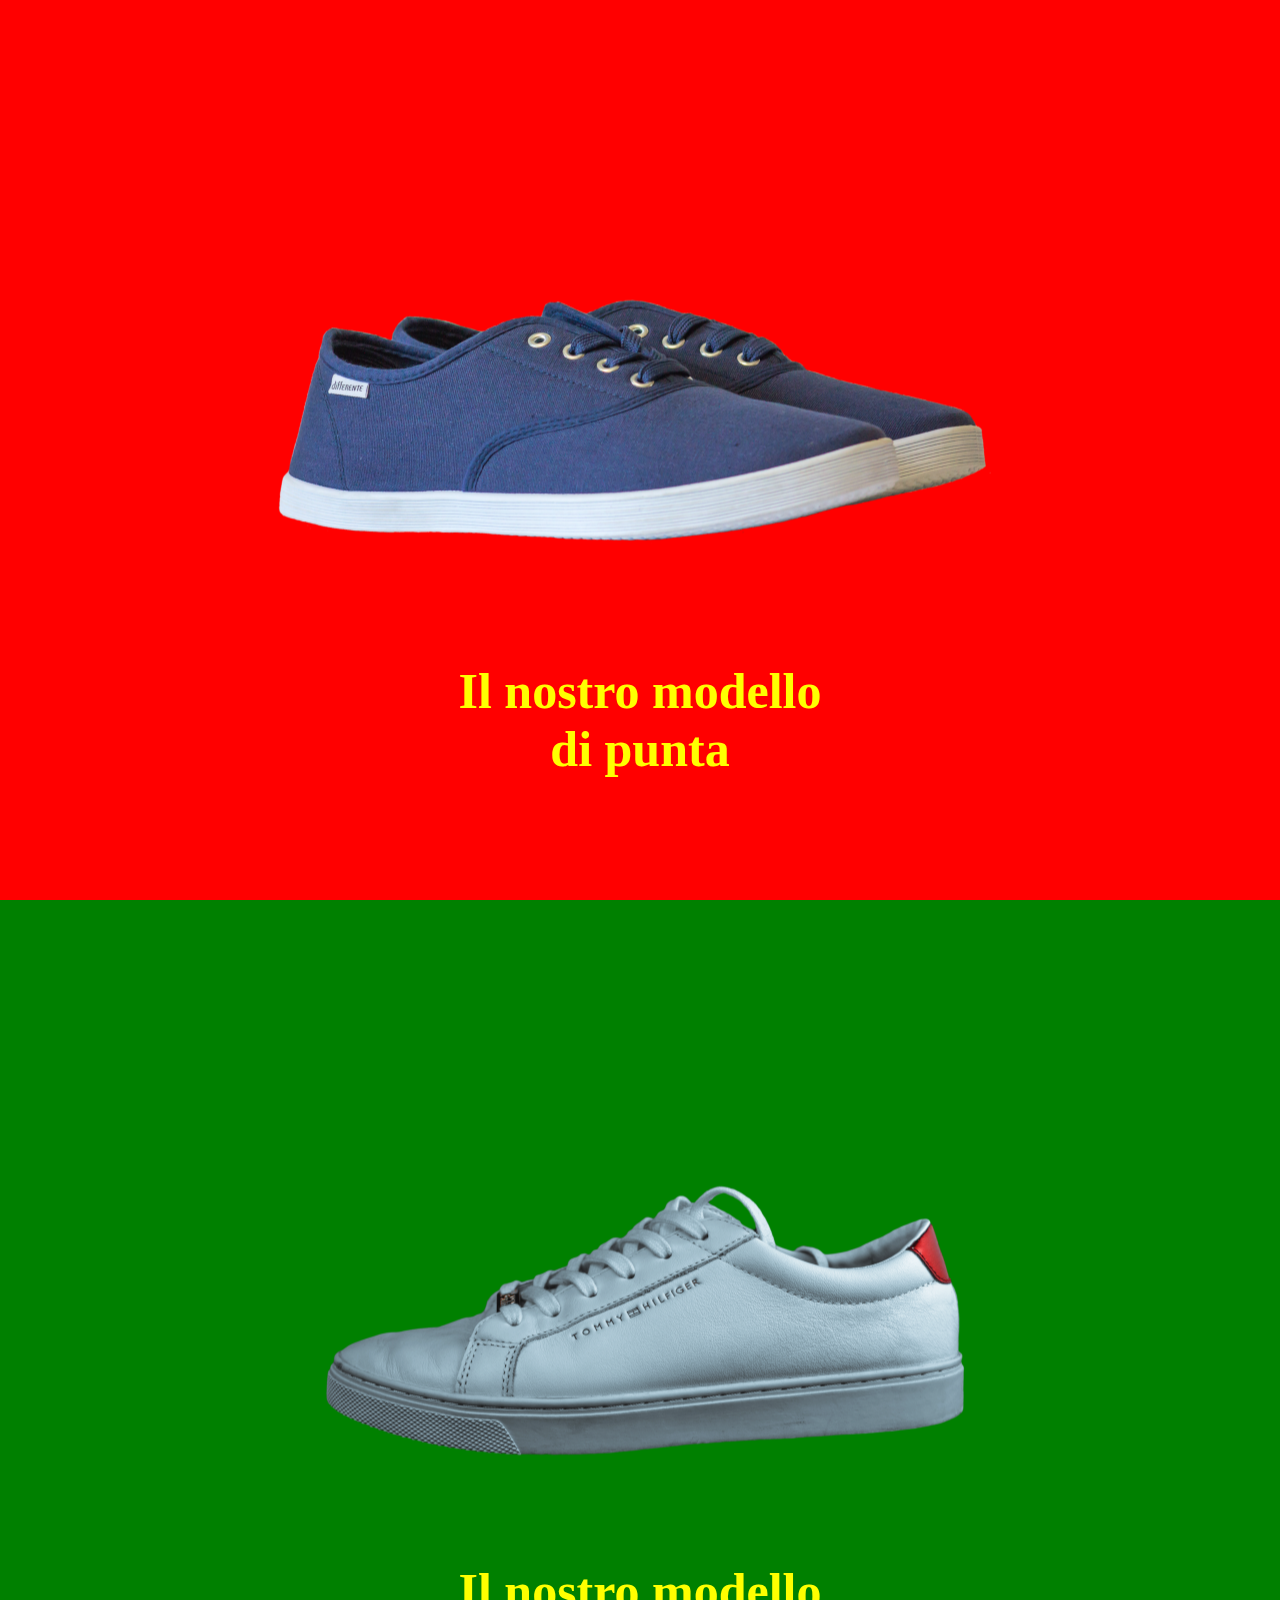
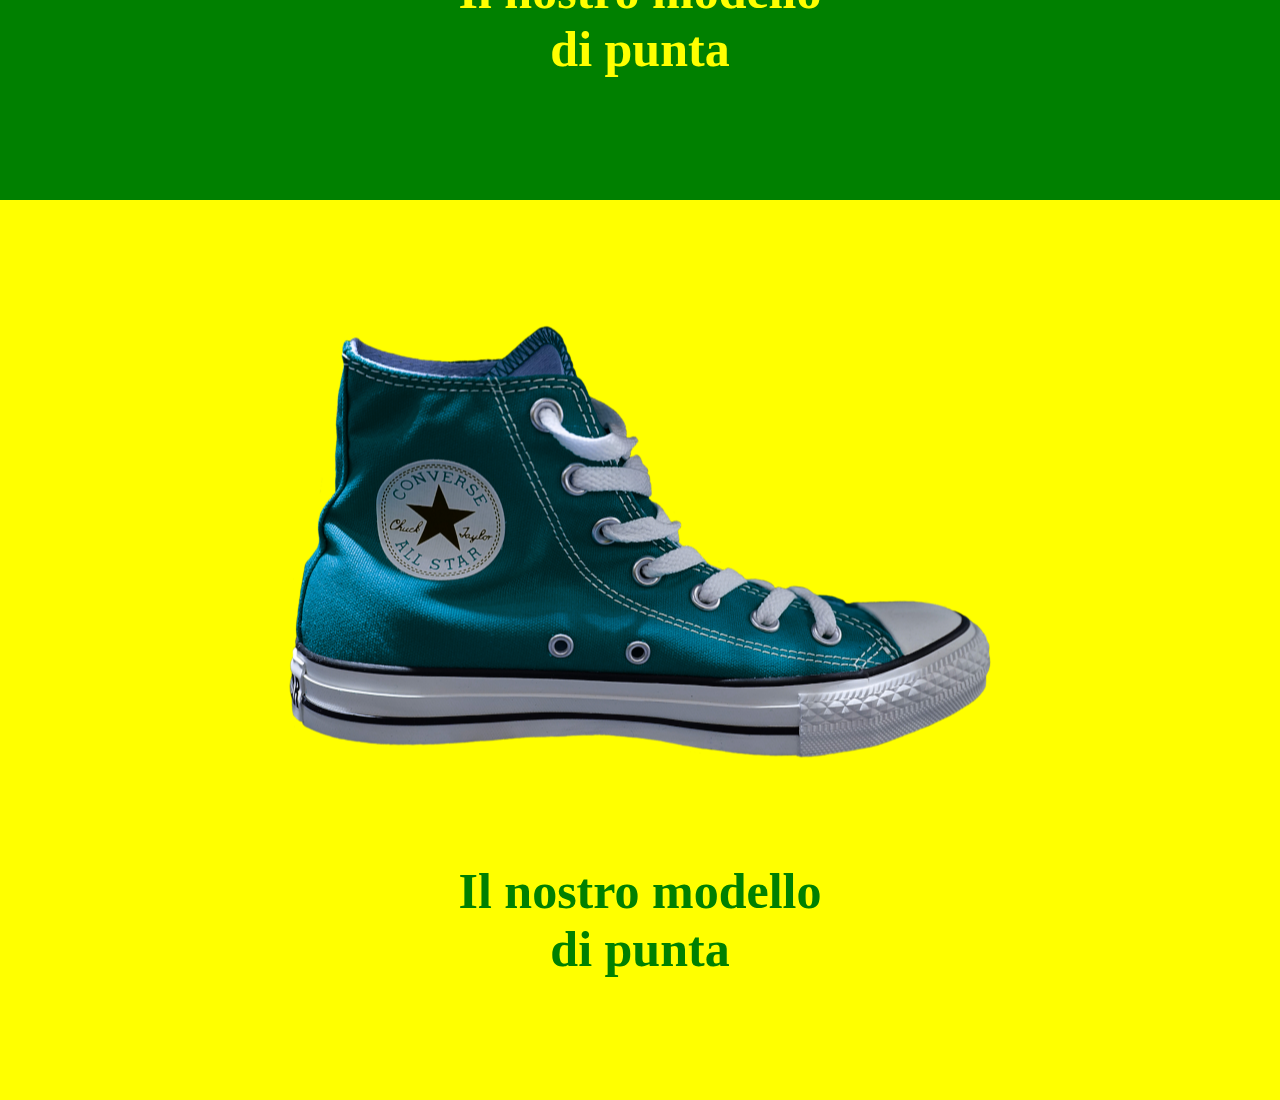
==== index.html @ 16a8da6e "fine esercizio" ====
<!DOCTYPE html>
<html lang="en">
<head>
    <meta charset="UTF-8">
    <meta http-equiv="X-UA-Compatible" content="IE=edge">
    <meta name="viewport" content="width=device-width, initial-scale=1.0">

    <link rel="stylesheet" href="css/style.css">
    <title>Shoes Shop</title>
</head>
<body>
    <!-- first shoes -->
    <section class="box color1">
        <img src="img/01.png" alt="scarpa di marca">
        <h1>
            Il nostro modello <br> di punta
        </h1>

    </section>

    <!-- second shoes -->
    <section class="box color2">
        <img src="img/02.png" alt="scarpa di marca">
        <h1>
            Il nostro modello <br> di punta
        </h1>

    </section>

    <!-- third shoes -->
    <section class="box color3">
        <img src="img/03.png" alt="scarpa di marca">
        <h1>
            Il nostro modello <br> di punta
        </h1>

    </section>

</body>
</html>
---- css/style.css ----
* {
    margin: 0;
    padding: 0;
    box-sizing: border-box;
}



/* main */
.box {
    height: 100vh;
    position: relative;
}

.box img {
    max-width: 80%;
    position: absolute;
    top: 40%;
    left: 50%;
    transform: translate(-50%, -50%);
}
.box h1 {

    font-size: 50px;
    font-weight: bolder;
    position: absolute;
    top: 80%;
    left: 50%;
    transform: translate(-50%, -50%);
    text-align: center;

}

/* final product */
.color1 {
    background-color: red;
    color: yellow;
}
.color2 {
    background-color: green;
    color: yellow;
}
.color3 {
    background-color: yellow;
    color: green;
}
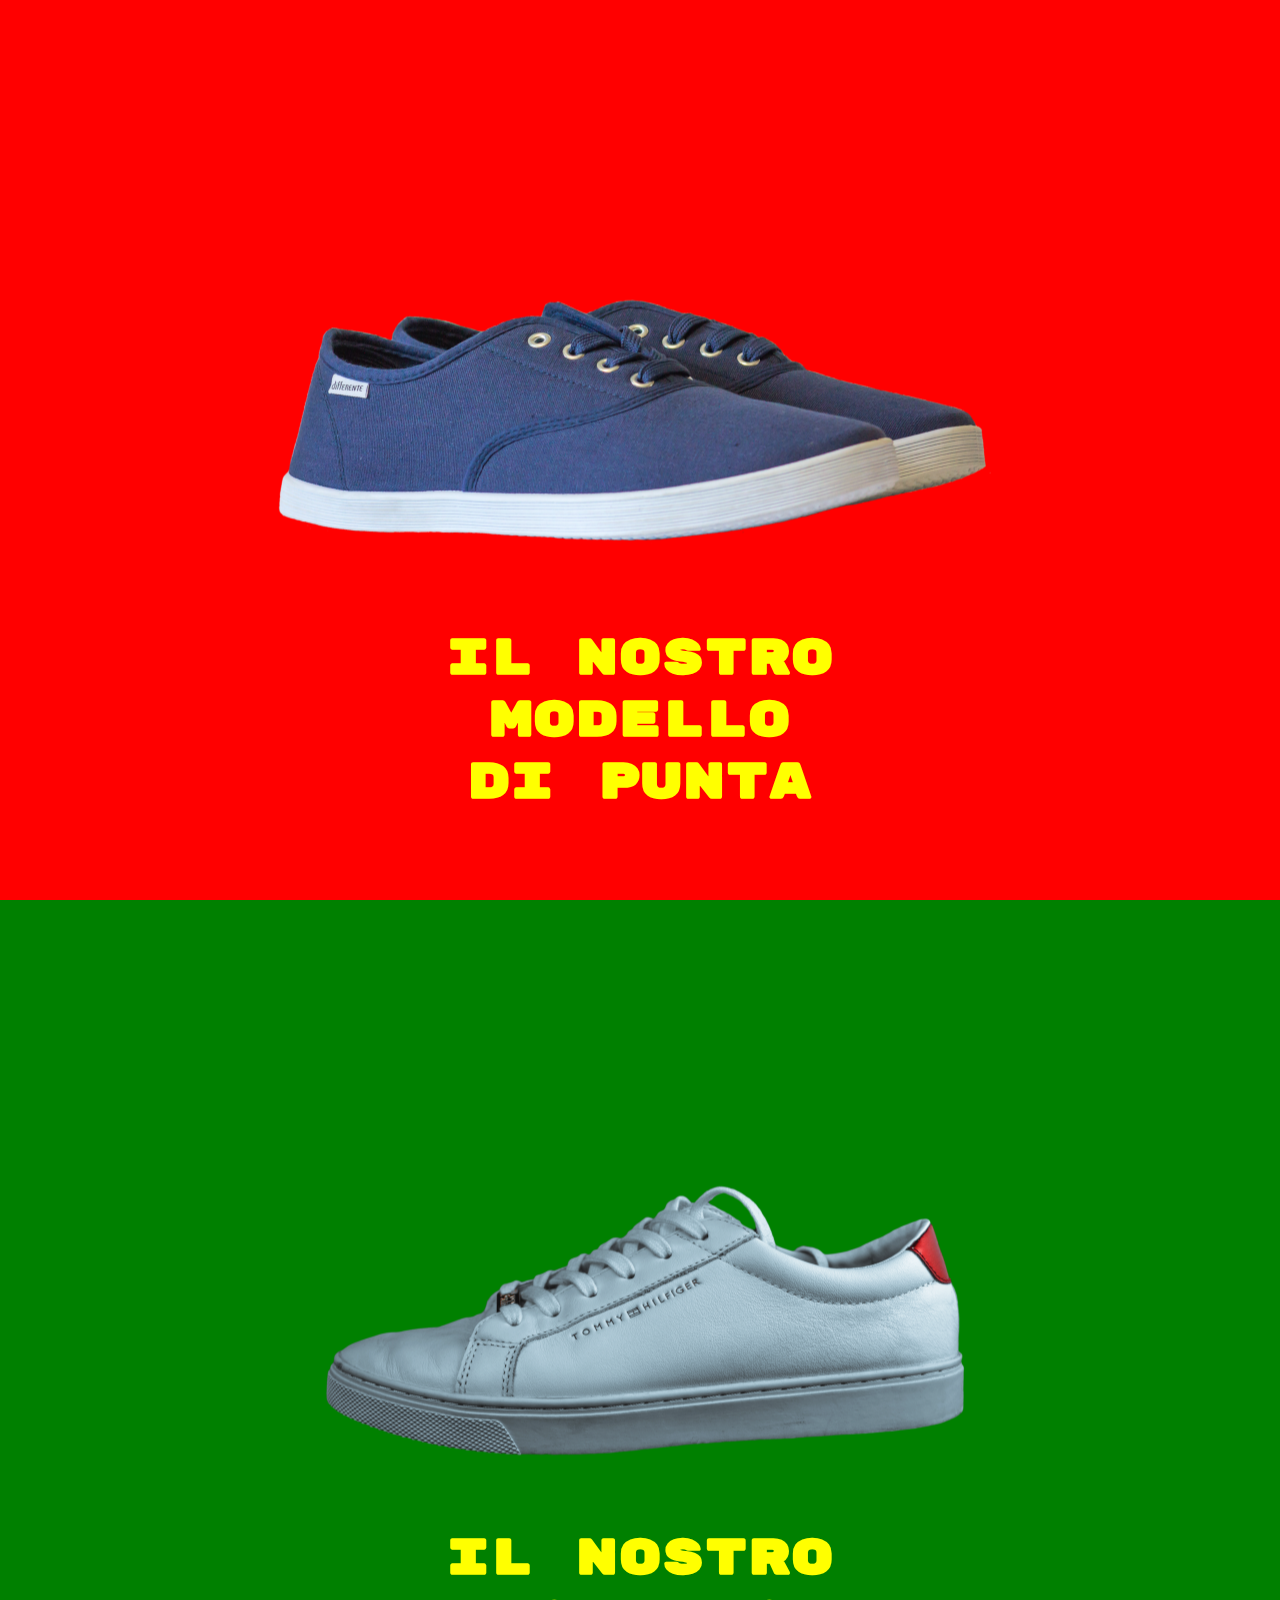
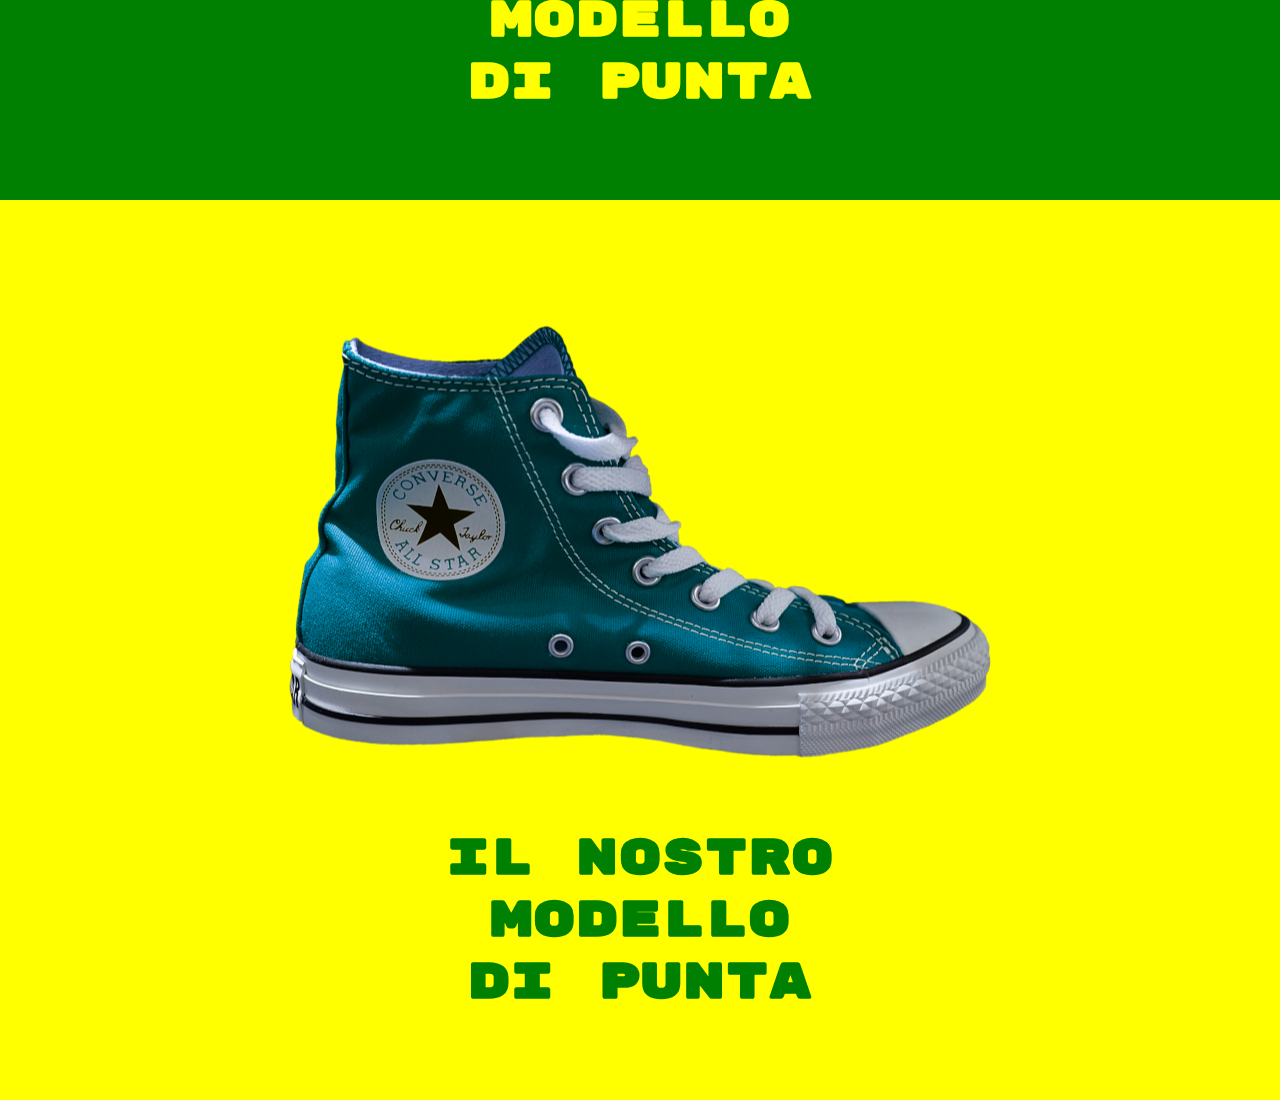
==== commit c52654fd: "correzione font" ====
--- a/index.html
+++ b/index.html
@@ -4,6 +4,10 @@
     <meta charset="UTF-8">
     <meta http-equiv="X-UA-Compatible" content="IE=edge">
     <meta name="viewport" content="width=device-width, initial-scale=1.0">
+
+    <link rel="preconnect" href="https://fonts.googleapis.com">
+    <link rel="preconnect" href="https://fonts.gstatic.com" crossorigin>
+    <link href="https://fonts.googleapis.com/css2?family=Rubik+Mono+One&display=swap" rel="stylesheet">
 
     <link rel="stylesheet" href="css/style.css">
     <title>Shoes Shop</title>
--- a/css/style.css
+++ b/css/style.css
@@ -4,7 +4,9 @@
     box-sizing: border-box;
 }
 
-
+body {
+    font-family: 'Rubik Mono One', sans-serif;
+}
 
 /* main */
 .box {
@@ -22,7 +24,6 @@
 .box h1 {
 
     font-size: 50px;
-    font-weight: bolder;
     position: absolute;
     top: 80%;
     left: 50%;
